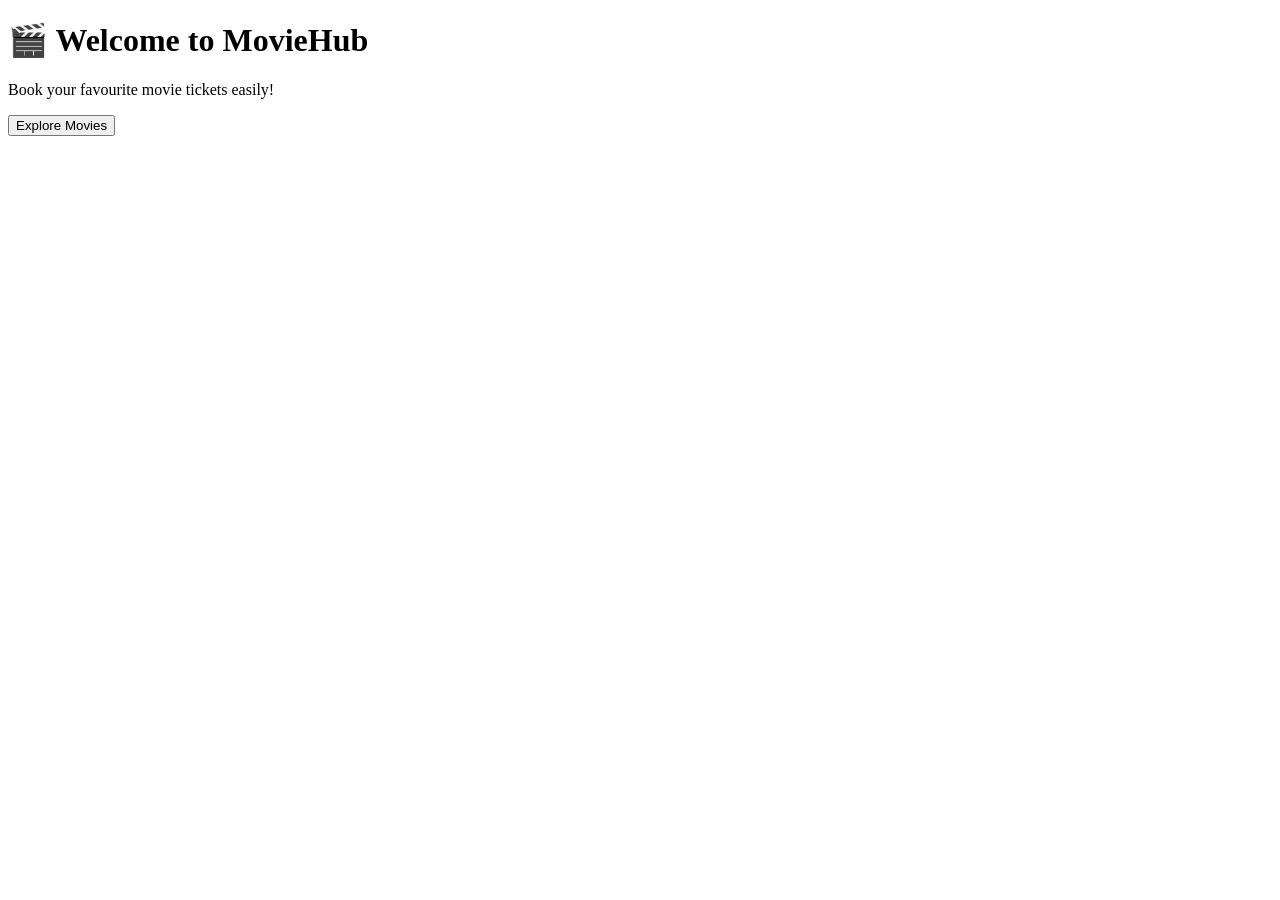
==== index.html @ 933998fb "Add initial index.html for MovieHub project" ====
<!DOCTYPE html>
<html lang="en">
<head>
    <meta charset="UTF-8">
    <meta name="viewport" content="width=device-width, initial-scale=1.0">

    <title>MovieHub - Movie Ticket Booking</title>
</head>

<body>

    <h1>🎬 Welcome to MovieHub</h1>

    <p>Book your favourite movie tickets easily!</p>

    <button>Explore Movies</button>

</body>
</html>
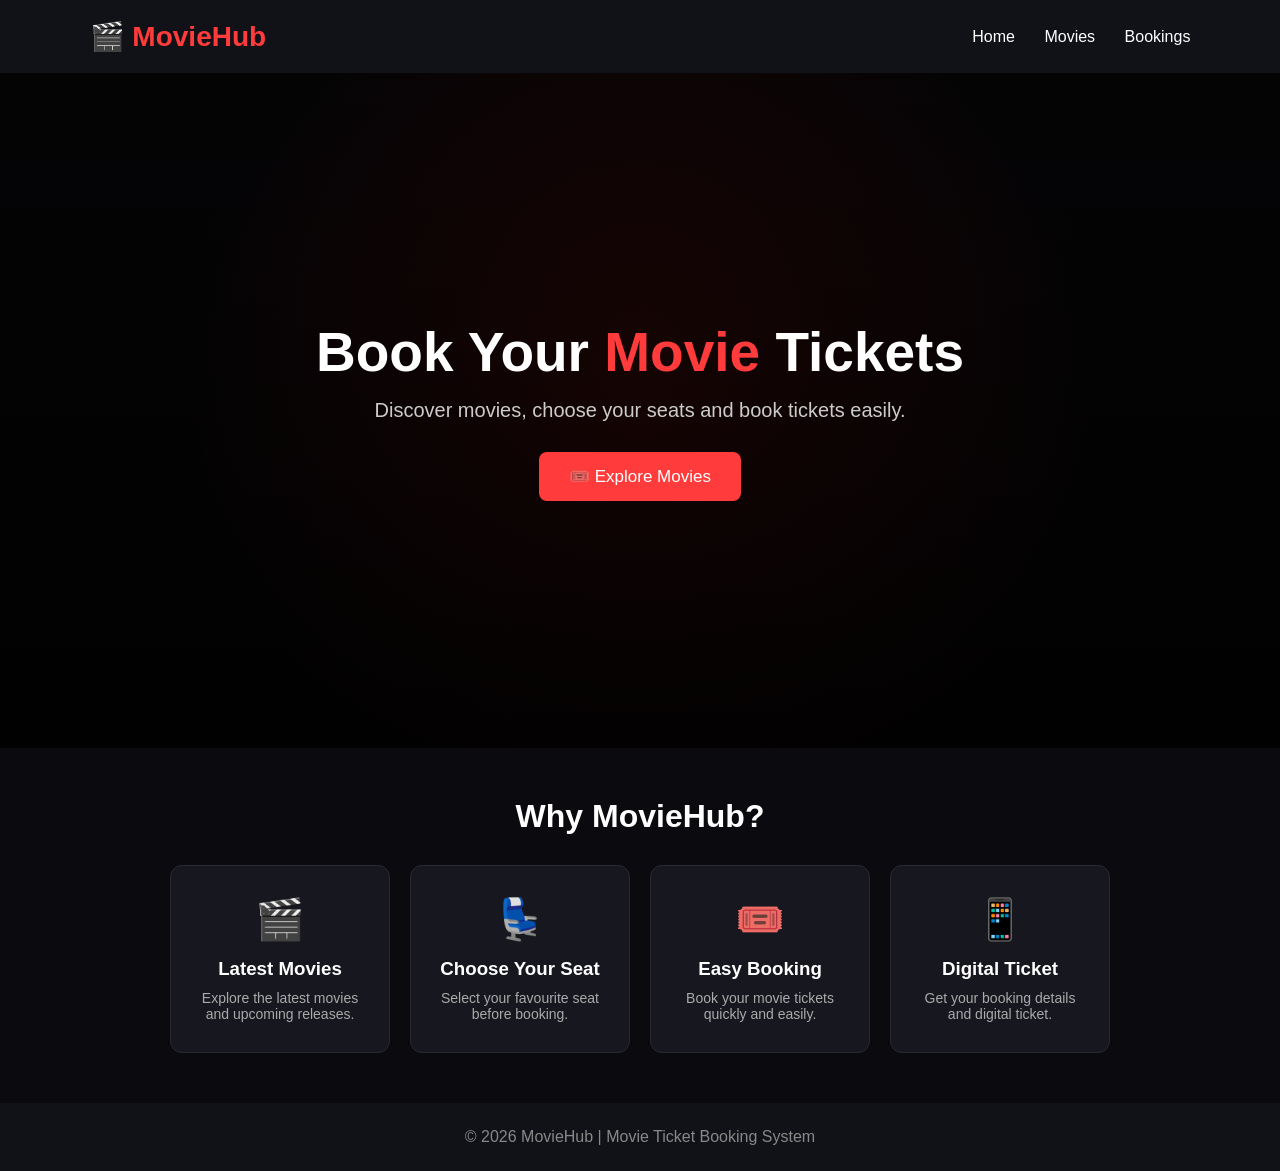
==== commit 704bb648: "Update index.html" ====
--- a/index.html
+++ b/index.html
@@ -5,15 +5,212 @@
     <meta name="viewport" content="width=device-width, initial-scale=1.0">
 
     <title>MovieHub - Movie Ticket Booking</title>
+
+    <style>
+        * {
+            margin: 0;
+            padding: 0;
+            box-sizing: border-box;
+            font-family: Arial, sans-serif;
+        }
+
+        body {
+            background: #0b0b0f;
+            color: white;
+        }
+
+        /* Navigation */
+        nav {
+            display: flex;
+            justify-content: space-between;
+            align-items: center;
+            padding: 20px 7%;
+            background: #111118;
+        }
+
+        .logo {
+            font-size: 28px;
+            font-weight: bold;
+            color: #ff3b3b;
+        }
+
+        nav a {
+            color: white;
+            text-decoration: none;
+            margin-left: 25px;
+        }
+
+        nav a:hover {
+            color: #ff3b3b;
+        }
+
+        /* Hero */
+        .hero {
+            min-height: 75vh;
+            display: flex;
+            flex-direction: column;
+            justify-content: center;
+            align-items: center;
+            text-align: center;
+            padding: 40px 20px;
+            background:
+                linear-gradient(rgba(0,0,0,0.65), rgba(0,0,0,0.9)),
+                radial-gradient(circle at center, #5c1010, #0b0b0f 65%);
+        }
+
+        .hero h1 {
+            font-size: 55px;
+            margin-bottom: 15px;
+        }
+
+        .hero h1 span {
+            color: #ff3b3b;
+        }
+
+        .hero p {
+            font-size: 20px;
+            color: #cccccc;
+            margin-bottom: 30px;
+        }
+
+        .btn {
+            background: #ff3b3b;
+            color: white;
+            padding: 14px 30px;
+            border: none;
+            border-radius: 8px;
+            font-size: 17px;
+            cursor: pointer;
+            text-decoration: none;
+        }
+
+        .btn:hover {
+            background: #e52c2c;
+        }
+
+        /* Features */
+        .features {
+            padding: 50px 7%;
+            text-align: center;
+        }
+
+        .features h2 {
+            font-size: 32px;
+            margin-bottom: 30px;
+        }
+
+        .cards {
+            display: flex;
+            justify-content: center;
+            gap: 20px;
+            flex-wrap: wrap;
+        }
+
+        .card {
+            background: #17171f;
+            width: 220px;
+            padding: 30px 20px;
+            border-radius: 12px;
+            border: 1px solid #292933;
+        }
+
+        .card h3 {
+            margin: 15px 0 10px;
+        }
+
+        .card p {
+            color: #aaa;
+            font-size: 14px;
+        }
+
+        .icon {
+            font-size: 40px;
+        }
+
+        /* Footer */
+        footer {
+            text-align: center;
+            padding: 25px;
+            background: #111118;
+            color: #888;
+        }
+
+        @media (max-width: 600px) {
+            .hero h1 {
+                font-size: 38px;
+            }
+
+            nav {
+                padding: 18px 5%;
+            }
+
+            nav a {
+                margin-left: 10px;
+                font-size: 14px;
+            }
+        }
+    </style>
 </head>
 
 <body>
 
-    <h1>🎬 Welcome to MovieHub</h1>
-
-    <p>Book your favourite movie tickets easily!</p>
-
-    <button>Explore Movies</button>
+    <nav>
+        <div class="logo">🎬 MovieHub</div>
+
+        <div>
+            <a href="#">Home</a>
+            <a href="#">Movies</a>
+            <a href="#">Bookings</a>
+        </div>
+    </nav>
+
+    <section class="hero">
+        <h1>Book Your <span>Movie</span> Tickets</h1>
+
+        <p>
+            Discover movies, choose your seats and book tickets easily.
+        </p>
+
+        <a href="#" class="btn">🎟️ Explore Movies</a>
+    </section>
+
+    <section class="features">
+
+        <h2>Why MovieHub?</h2>
+
+        <div class="cards">
+
+            <div class="card">
+                <div class="icon">🎬</div>
+                <h3>Latest Movies</h3>
+                <p>Explore the latest movies and upcoming releases.</p>
+            </div>
+
+            <div class="card">
+                <div class="icon">💺</div>
+                <h3>Choose Your Seat</h3>
+                <p>Select your favourite seat before booking.</p>
+            </div>
+
+            <div class="card">
+                <div class="icon">🎟️</div>
+                <h3>Easy Booking</h3>
+                <p>Book your movie tickets quickly and easily.</p>
+            </div>
+
+            <div class="card">
+                <div class="icon">📱</div>
+                <h3>Digital Ticket</h3>
+                <p>Get your booking details and digital ticket.</p>
+            </div>
+
+        </div>
+
+    </section>
+
+    <footer>
+        © 2026 MovieHub | Movie Ticket Booking System
+    </footer>
 
 </body>
 </html>
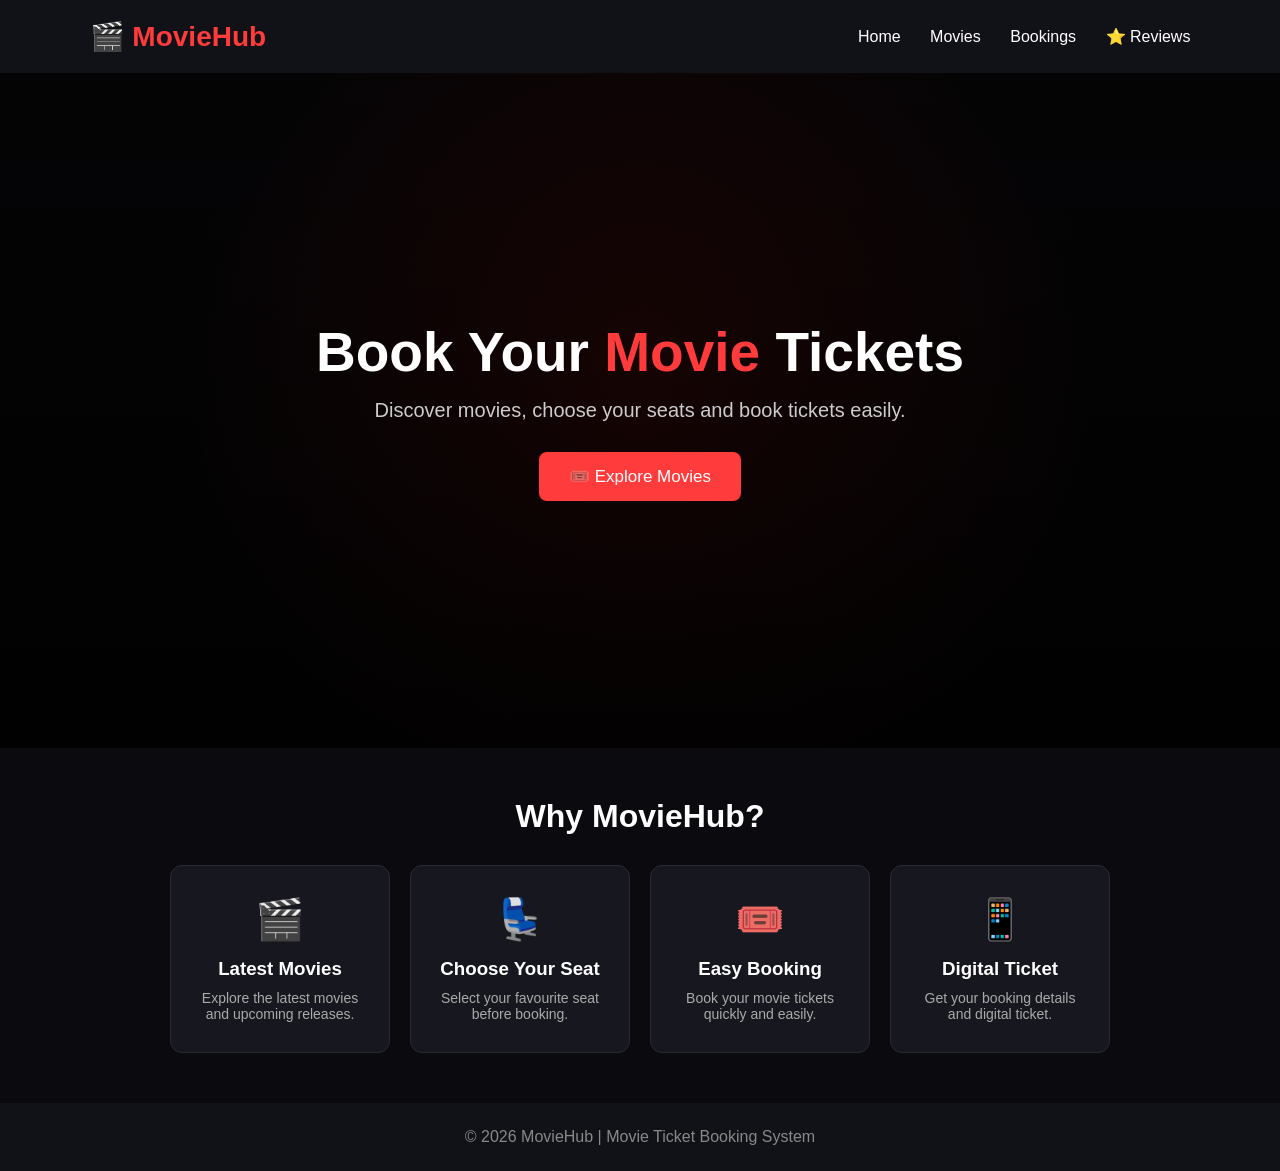
==== commit 5ba69170: "Add reviews link to navigation" ====
--- a/index.html
+++ b/index.html
@@ -158,9 +158,10 @@
         <div class="logo">🎬 MovieHub</div>
 
         <div>
-            <a href="#">Home</a>
-            <a href="#">Movies</a>
-            <a href="#">Bookings</a>
+            <a href="index.html">Home</a>
+            <a href="movies.html">Movies</a>
+            <a href="history.html">Bookings</a>
+            <a href="reviews.html">⭐ Reviews</a>
         </div>
     </nav>
 
@@ -171,7 +172,7 @@
             Discover movies, choose your seats and book tickets easily.
         </p>
 
-        <a href="#" class="btn">🎟️ Explore Movies</a>
+        <a href="movies.html" class="btn">🎟️ Explore Movies</a>
     </section>
 
     <section class="features">
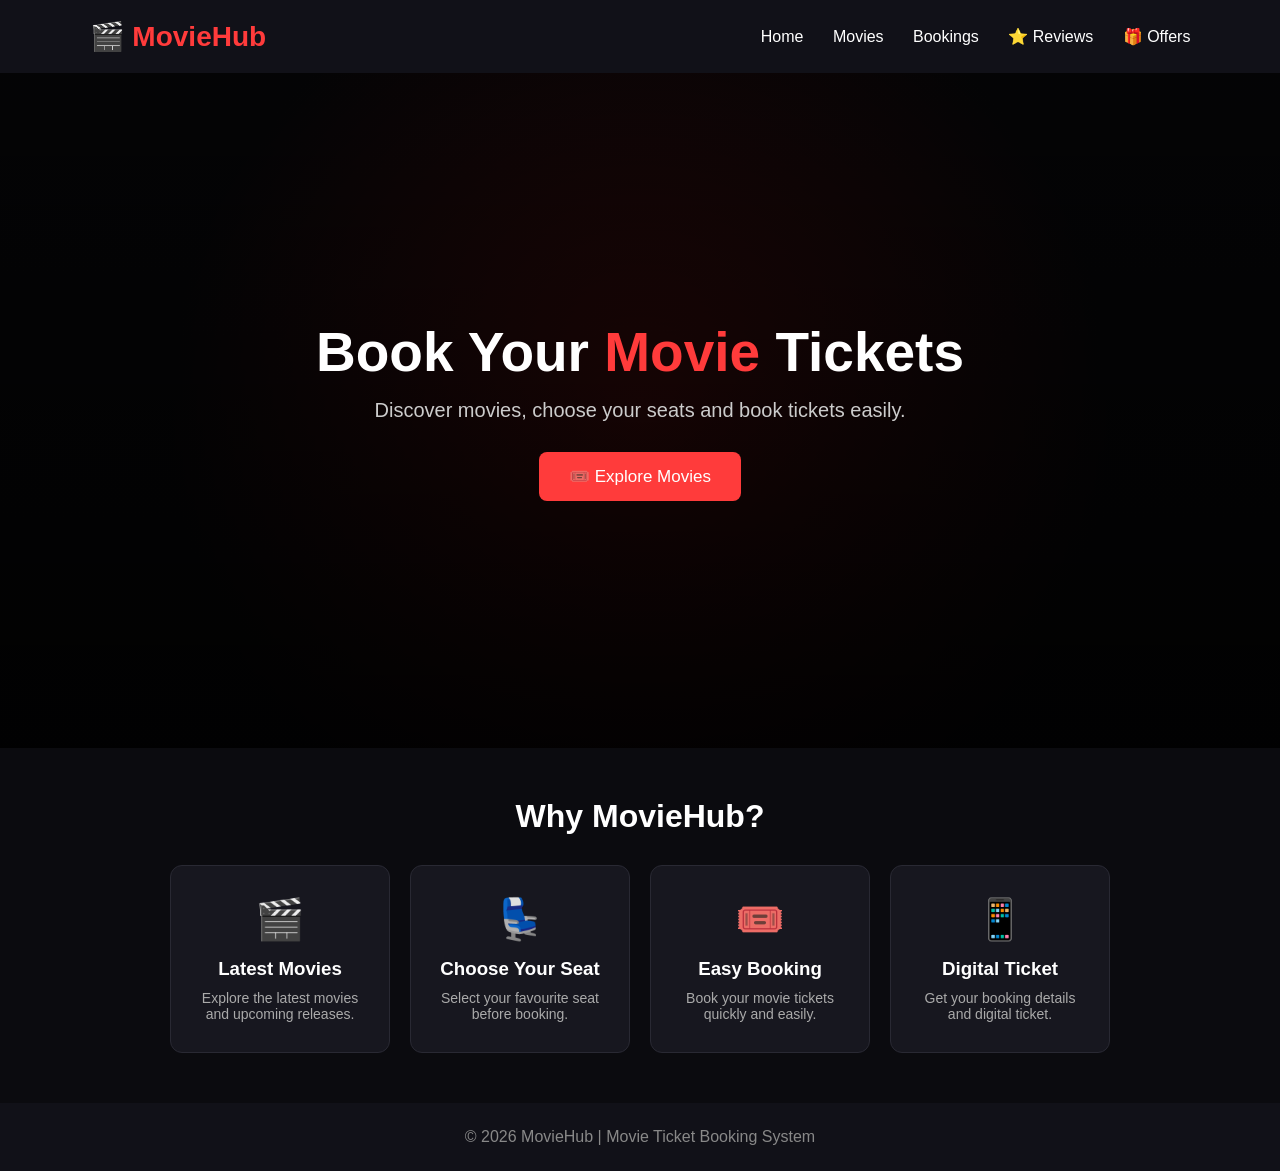
==== commit 27f7f1a7: "Add 'Offers' link to navigation menu" ====
--- a/index.html
+++ b/index.html
@@ -162,6 +162,7 @@
             <a href="movies.html">Movies</a>
             <a href="history.html">Bookings</a>
             <a href="reviews.html">⭐ Reviews</a>
+            <a href="offers.html">🎁 Offers</a>
         </div>
     </nav>
 
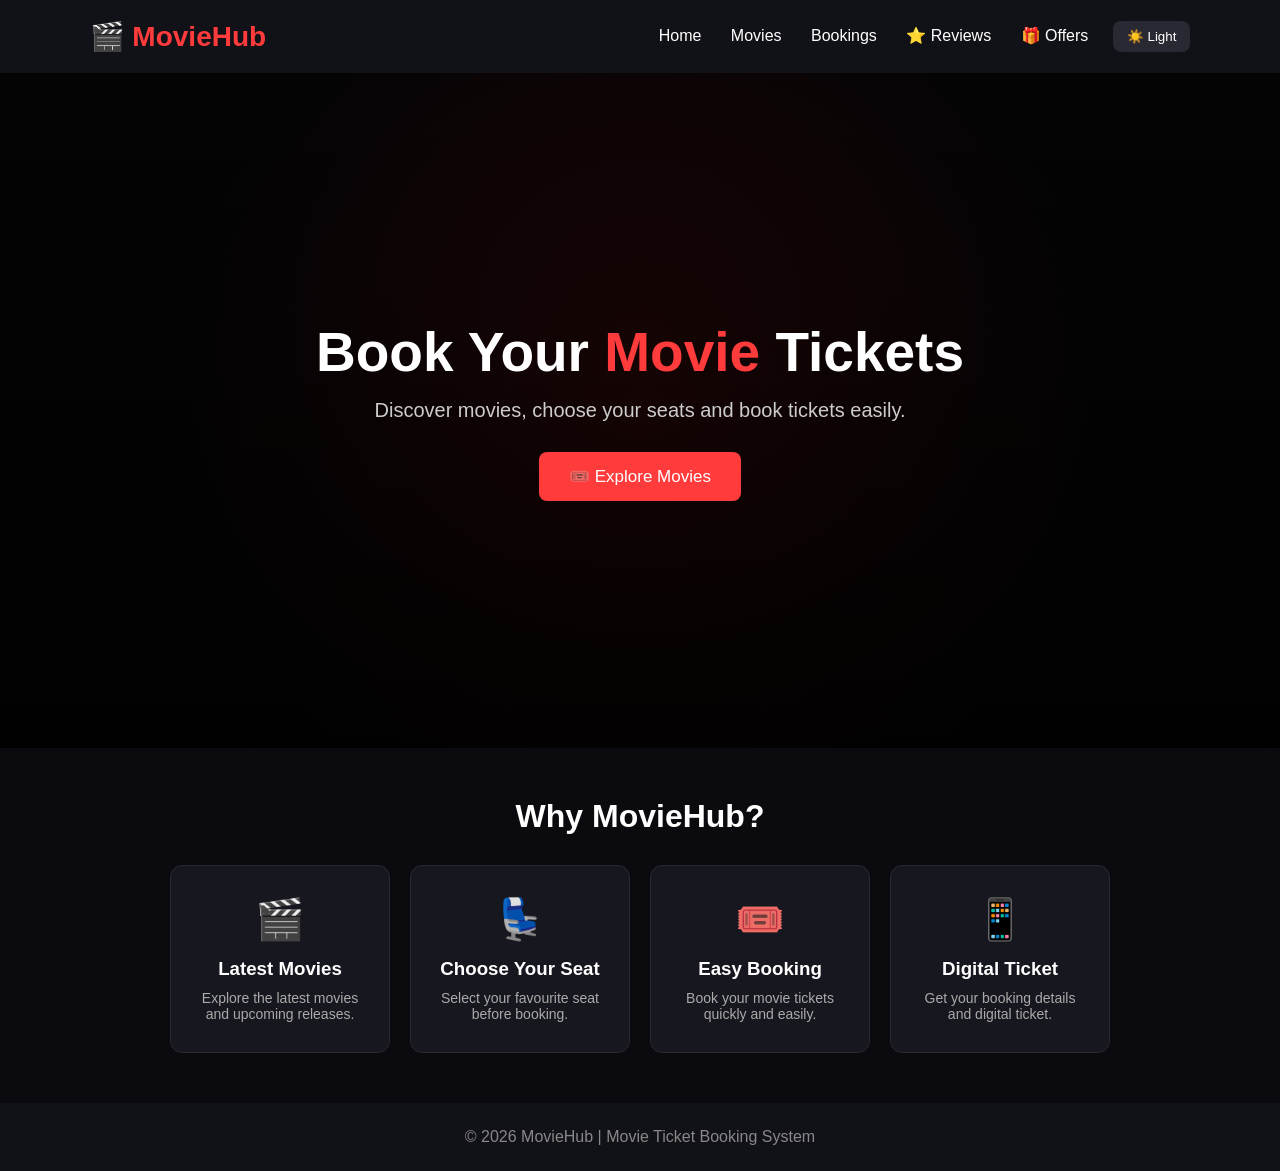
==== commit e34c1e11: "Connect theme system to homepage" ====
--- a/index.html
+++ b/index.html
@@ -149,7 +149,22 @@
                 font-size: 14px;
             }
         }
+        #themeButton {
+    margin-left: 20px;
+    padding: 8px 14px;
+    border: none;
+    border-radius: 8px;
+    background: #292933;
+    color: white;
+    cursor: pointer;
+}
+
+#themeButton:hover {
+    background: #ff3b3b;
+}
     </style>
+    <link rel="stylesheet" href="theme.css">
+<script src="theme.js" defer></script>
 </head>
 
 <body>
@@ -157,13 +172,16 @@
     <nav>
         <div class="logo">🎬 MovieHub</div>
 
-        <div>
-            <a href="index.html">Home</a>
-            <a href="movies.html">Movies</a>
-            <a href="history.html">Bookings</a>
-            <a href="reviews.html">⭐ Reviews</a>
-            <a href="offers.html">🎁 Offers</a>
-        </div>
+       <div>
+    <a href="index.html">Home</a>
+    <a href="movies.html">Movies</a>
+    <a href="history.html">Bookings</a>
+    <a href="reviews.html">⭐ Reviews</a>
+    <a href="offers.html">🎁 Offers</a>
+    <button id="themeButton" onclick="toggleTheme()">
+        ☀️ Light
+    </button>
+</div>
     </nav>
 
     <section class="hero">
--- a/theme.css
+++ b/theme.css
@@ -0,0 +1,65 @@
+/* MovieHub Light Mode */
+
+body.light-mode {
+    background: #f5f5f5;
+    color: #222;
+}
+
+body.light-mode nav {
+    background: #ffffff;
+    border-bottom: 1px solid #ddd;
+}
+
+body.light-mode nav a {
+    color: #222;
+}
+
+body.light-mode nav a:hover {
+    color: #ff3b3b;
+}
+
+body.light-mode .card,
+body.light-mode .movie-card,
+body.light-mode .booking-card,
+body.light-mode .review-box,
+body.light-mode .review,
+body.light-mode .offer,
+body.light-mode .ticket {
+    background: #ffffff;
+    color: #222;
+    border-color: #ddd;
+}
+
+body.light-mode .hero {
+    background:
+        linear-gradient(
+            rgba(255,255,255,0.75),
+            rgba(255,255,255,0.9)
+        ),
+        radial-gradient(
+            circle at center,
+            #ffd6d6,
+            #f5f5f5 65%
+        );
+}
+
+body.light-mode .hero p,
+body.light-mode .card p,
+body.light-mode .details,
+body.light-mode .review p,
+body.light-mode .offer p {
+    color: #555;
+}
+
+body.light-mode footer {
+    background: #ffffff;
+    color: #777;
+}
+
+body.light-mode .details,
+body.light-mode select,
+body.light-mode textarea {
+    background: #f5f5f5;
+    color: #222;
+    border-color: #ddd;
+}
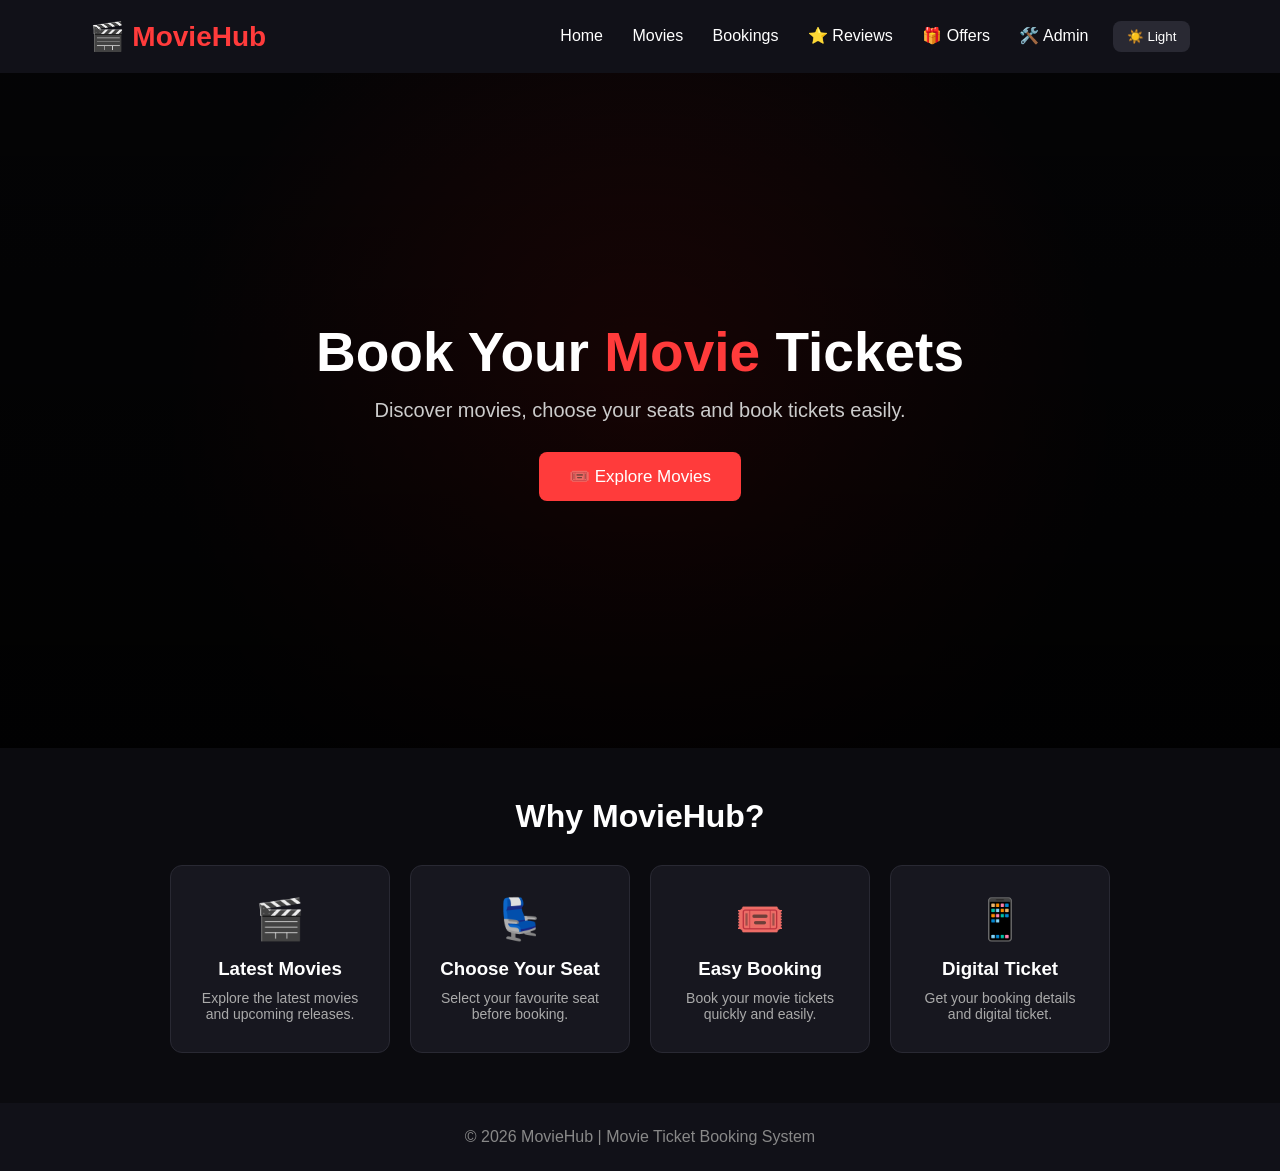
==== commit 2979f010: "Add Admin link to navigation in index.html" ====
--- a/index.html
+++ b/index.html
@@ -178,6 +178,7 @@
     <a href="history.html">Bookings</a>
     <a href="reviews.html">⭐ Reviews</a>
     <a href="offers.html">🎁 Offers</a>
+           <a href="admin.html">🛠️ Admin</a>
     <button id="themeButton" onclick="toggleTheme()">
         ☀️ Light
     </button>
